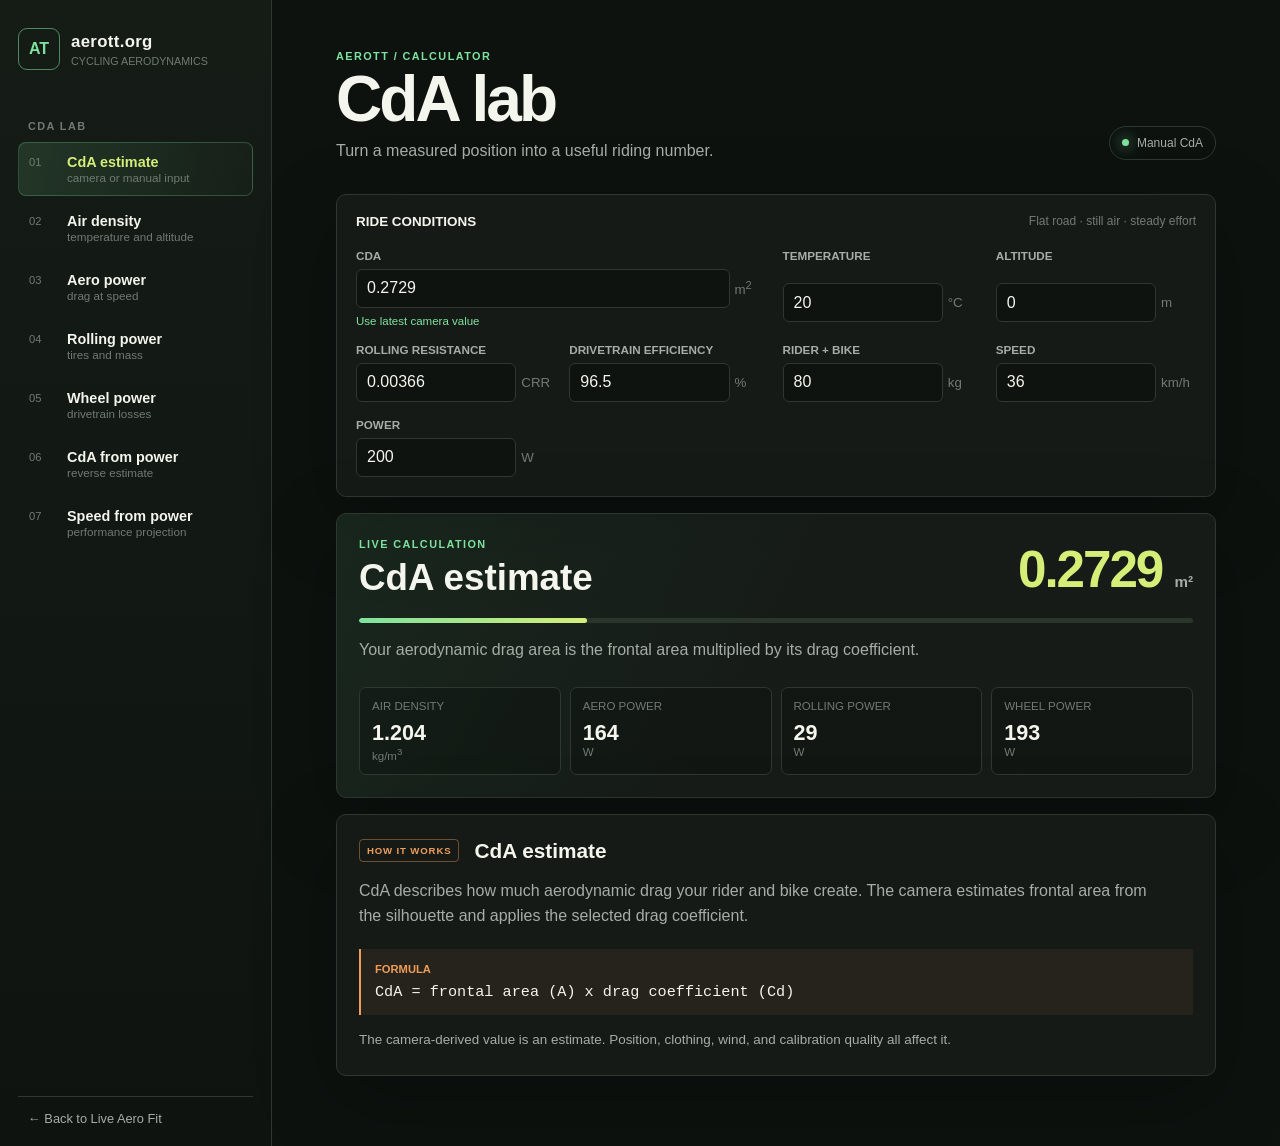
==== web/calculator.html @ 2f0dac81 "initial commit" ====
<!doctype html>
<html lang="en">
  <head>
    <meta charset="utf-8" />
    <meta name="viewport" content="width=device-width, initial-scale=1" />
    <title>AeroTT | CdA Lab</title>
    <link rel="stylesheet" href="/web/calculator.css" />
  </head>
  <body>
    <div class="app-shell">
      <aside class="sidebar">
        <a class="brand" href="/">
          <span class="brand-mark">AT</span>
          <span><strong>aerott.org</strong><small>cycling aerodynamics</small></span>
        </a>
        <div class="sidebar-label">CdA lab</div>
        <nav class="feature-nav" aria-label="Calculator features">
          <button class="feature-link active" data-feature="cda" type="button"><span>01</span><b>CdA estimate</b><small>camera or manual input</small></button>
          <button class="feature-link" data-feature="density" type="button"><span>02</span><b>Air density</b><small>temperature and altitude</small></button>
          <button class="feature-link" data-feature="aero" type="button"><span>03</span><b>Aero power</b><small>drag at speed</small></button>
          <button class="feature-link" data-feature="rolling" type="button"><span>04</span><b>Rolling power</b><small>tires and mass</small></button>
          <button class="feature-link" data-feature="wheel" type="button"><span>05</span><b>Wheel power</b><small>drivetrain losses</small></button>
          <button class="feature-link" data-feature="inferred" type="button"><span>06</span><b>CdA from power</b><small>reverse estimate</small></button>
          <button class="feature-link" data-feature="speed" type="button"><span>07</span><b>Speed from power</b><small>performance projection</small></button>
        </nav>
        <a class="back-link" href="/">&larr; Back to Live Aero Fit</a>
      </aside>

      <main class="main-content">
        <header class="page-header">
          <div><p class="kicker">AeroTT / calculator</p><h1>CdA lab</h1><p class="lede">Turn a measured position into a useful riding number.</p></div>
          <div class="header-badge"><span class="status-dot"></span><span id="cdaSource">Manual CdA</span></div>
        </header>

        <section class="input-band" aria-label="Ride conditions">
          <div class="band-heading"><span>Ride conditions</span><small>Flat road &middot; still air &middot; steady effort</small></div>
          <div class="input-grid">
            <label class="wide-field"><span>CdA</span><div class="input-with-unit"><input id="cdaInput" type="number" min="0.05" max="1.5" step="0.0001" value="0.2729" /><small>m<sup>2</sup></small></div><button id="useLatestCda" class="text-button" type="button">Use latest camera value</button></label>
            <label><span>Temperature</span><div class="input-with-unit"><input id="temperatureInput" type="number" step="0.1" value="20" /><small>&deg;C</small></div></label>
            <label><span>Altitude</span><div class="input-with-unit"><input id="altitudeInput" type="number" step="10" value="0" /><small>m</small></div></label>
            <label><span>Rolling resistance</span><div class="input-with-unit"><input id="crrInput" type="number" min="0" max="0.1" step="0.0001" value="0.00366" /><small>CRR</small></div></label>
            <label><span>Drivetrain efficiency</span><div class="input-with-unit"><input id="efficiencyInput" type="number" min="50" max="100" step="0.1" value="96.5" /><small>%</small></div></label>
            <label><span>Rider + bike</span><div class="input-with-unit"><input id="massInput" type="number" min="20" max="250" step="0.1" value="80" /><small>kg</small></div></label>
            <label><span>Speed</span><div class="input-with-unit"><input id="speedInput" type="number" min="1" max="150" step="0.1" value="36" /><small>km/h</small></div></label>
            <label><span>Power</span><div class="input-with-unit"><input id="powerInput" type="number" min="1" max="3000" step="1" value="200" /><small>W</small></div></label>
          </div>
        </section>

        <section class="result-area" aria-live="polite">
          <div class="result-heading"><div><p class="kicker">Live calculation</p><h2 id="resultTitle">CdA estimate</h2></div><span id="resultValue" class="result-value">0.2729 <small>m<sup>2</sup></small></span></div>
          <div class="result-track"><span id="resultTrackFill"></span></div>
          <p id="resultSummary" class="result-summary">Your aerodynamic drag area is the frontal area multiplied by its drag coefficient.</p>
          <div class="detail-grid">
            <article><span>Air density</span><strong id="densityValue">1.204</strong><small>kg/m<sup>3</sup></small></article>
            <article><span>Aero power</span><strong id="aeroValue">--</strong><small>W</small></article>
            <article><span>Rolling power</span><strong id="rollingValue">--</strong><small>W</small></article>
            <article><span>Wheel power</span><strong id="wheelValue">--</strong><small>W</small></article>
          </div>
        </section>

        <section class="explain-area">
          <div class="explain-heading"><span class="formula-tag">How it works</span><h2 id="explainTitle">CdA estimate</h2></div>
          <p id="explainBody">CdA describes how much aerodynamic drag your rider and bike create. In this app, the camera estimates frontal area from the silhouette and applies the selected drag coefficient.</p>
          <div class="formula-box"><span>Formula</span><code id="formulaText">CdA = frontal area (A) x drag coefficient (Cd)</code></div>
          <p id="assumptionText" class="assumption">The camera-derived value is an estimate. Position, clothing, wind, and calibration quality all affect it.</p>
        </section>
      </main>
    </div>
    <script src="/web/calculator.js" type="module"></script>
  </body>
</html>
---- web/calculator.css ----
:root {
  color-scheme: dark;
  --ink: #f4f5ed;
  --muted: #a5ada5;
  --quiet: #717a72;
  --line: #2e3730;
  --panel: #171c18;
  --panel-light: #202820;
  --green: #7ee29d;
  --lime: #d4ee78;
  --orange: #ef9d5a;
  --shadow: 0 24px 80px rgba(0, 0, 0, 0.28);
  font-family: "Trebuchet MS", "Segoe UI", sans-serif;
}

* { box-sizing: border-box; }
body { min-width: 320px; min-height: 100vh; margin: 0; color: var(--ink); background: #0d120f; }
button, input { font: inherit; }
button { color: inherit; }
.app-shell { display: grid; grid-template-columns: 272px minmax(0, 1fr); min-height: 100vh; }
.sidebar { display: flex; flex-direction: column; border-right: 1px solid var(--line); padding: 28px 18px 20px; background: linear-gradient(180deg, #151c16, #0e130f); }
.brand { display: flex; align-items: center; gap: 11px; color: var(--ink); text-decoration: none; }
.brand-mark { display: grid; width: 42px; height: 42px; place-items: center; border: 1px solid rgba(126, 226, 157, 0.55); border-radius: 9px; color: var(--green); font-weight: 900; letter-spacing: 0; }
.brand strong, .brand small { display: block; }
.brand strong { font-size: 1.05rem; letter-spacing: 0.02em; }
.brand small { margin-top: 3px; color: var(--quiet); font-size: 0.67rem; text-transform: uppercase; }
.sidebar-label, .kicker, .formula-tag { color: var(--green); font-size: 0.68rem; font-weight: 900; letter-spacing: 0.13em; text-transform: uppercase; }
.sidebar-label { margin: 50px 10px 10px; color: var(--quiet); }
.feature-nav { display: grid; gap: 5px; }
.feature-link { display: grid; grid-template-columns: 29px 1fr; gap: 1px 9px; border: 1px solid transparent; border-radius: 8px; padding: 11px 10px; background: transparent; text-align: left; cursor: pointer; }
.feature-link:hover { border-color: var(--line); background: rgba(255,255,255,0.025); }
.feature-link.active { border-color: rgba(126, 226, 157, 0.25); background: linear-gradient(100deg, rgba(126, 226, 157, 0.14), rgba(126, 226, 157, 0.025)); }
.feature-link span { grid-row: span 2; color: var(--quiet); font-size: 0.7rem; padding-top: 2px; }
.feature-link b { font-size: 0.9rem; font-weight: 750; }
.feature-link small { color: var(--quiet); font-size: 0.73rem; }
.feature-link.active b { color: var(--lime); }
.back-link { margin-top: auto; padding: 14px 10px 0; border-top: 1px solid var(--line); color: var(--muted); font-size: 0.8rem; text-decoration: none; }
.back-link:hover { color: var(--green); }
.main-content { width: min(1120px, calc(100vw - 272px)); padding: 50px clamp(24px, 5vw, 76px) 70px; }
.page-header { display: flex; align-items: end; justify-content: space-between; gap: 20px; margin-bottom: 34px; }
h1, h2, p { margin: 0; }
h1 { margin-top: 8px; font-size: clamp(2.5rem, 5vw, 5.2rem); line-height: 0.92; letter-spacing: -0.045em; }
.lede { margin-top: 13px; color: var(--muted); font-size: 1rem; }
.header-badge { display: flex; align-items: center; gap: 8px; padding: 9px 12px; border: 1px solid var(--line); border-radius: 999px; color: var(--muted); font-size: 0.75rem; white-space: nowrap; }
.status-dot { width: 7px; height: 7px; border-radius: 50%; background: var(--green); box-shadow: 0 0 14px var(--green); }
.input-band, .result-area, .explain-area { border: 1px solid var(--line); border-radius: 10px; background: rgba(23, 28, 24, 0.88); box-shadow: var(--shadow); }
.input-band { padding: 19px; }
.band-heading { display: flex; align-items: center; justify-content: space-between; gap: 20px; margin-bottom: 20px; color: var(--ink); font-size: 0.84rem; font-weight: 800; text-transform: uppercase; }
.band-heading small { color: var(--quiet); font-size: 0.75rem; font-weight: 500; text-transform: none; }
.input-grid { display: grid; grid-template-columns: repeat(4, minmax(0, 1fr)); gap: 16px 13px; }
.input-grid label { display: grid; gap: 7px; }
.input-grid label > span { color: var(--muted); font-size: 0.73rem; font-weight: 800; text-transform: uppercase; }
.input-with-unit { display: grid; grid-template-columns: minmax(0, 1fr) 35px; gap: 5px; align-items: center; }
input { width: 100%; min-height: 39px; border: 1px solid var(--line); border-radius: 6px; padding: 0 10px; background: #0e130f; color: var(--ink); outline: none; }
input:focus { border-color: var(--green); box-shadow: 0 0 0 3px rgba(126,226,157,0.1); }
.input-with-unit small { color: var(--quiet); }
.wide-field { grid-column: span 2; }
.text-button { width: max-content; border: 0; padding: 0; background: transparent; color: var(--green); font-size: 0.72rem; cursor: pointer; }
.text-button:hover { color: var(--lime); }
.result-area { margin-top: 16px; padding: 24px 22px 22px; background: linear-gradient(118deg, rgba(126,226,157,0.1), rgba(23,28,24,0.95) 48%); }
.result-heading { display: flex; align-items: end; justify-content: space-between; gap: 20px; }
.result-heading h2 { margin-top: 7px; font-size: clamp(1.5rem, 3vw, 2.3rem); }
.result-value { color: var(--lime); font-size: clamp(2rem, 4vw, 3.8rem); font-weight: 900; letter-spacing: -0.04em; }
.result-value small { color: var(--muted); font-size: 0.95rem; letter-spacing: 0; }
.result-track { height: 5px; margin: 19px 0 15px; overflow: hidden; border-radius: 99px; background: #2a352b; }
.result-track span { display: block; width: 40%; height: 100%; border-radius: inherit; background: linear-gradient(90deg, var(--green), var(--lime)); transition: width 180ms ease; }
.result-summary { max-width: 680px; color: var(--muted); line-height: 1.5; }
.detail-grid { display: grid; grid-template-columns: repeat(4, 1fr); gap: 9px; margin-top: 25px; }
.detail-grid article { padding: 12px; border: 1px solid var(--line); border-radius: 7px; background: rgba(8, 12, 9, 0.3); }
.detail-grid span, .detail-grid small { display: block; color: var(--quiet); font-size: 0.72rem; }
.detail-grid span { text-transform: uppercase; }
.detail-grid strong { display: inline-block; margin-top: 8px; margin-right: 3px; font-size: 1.35rem; }
.explain-area { margin-top: 16px; padding: 24px 22px 25px; }
.explain-heading { display: flex; align-items: center; gap: 15px; margin-bottom: 15px; }
.explain-heading h2 { font-size: 1.3rem; }
.formula-tag { padding: 5px 7px; border: 1px solid rgba(239,157,90,0.4); border-radius: 4px; color: var(--orange); font-size: 0.6rem; letter-spacing: 0.09em; }
.explain-area > p { max-width: 790px; color: var(--muted); line-height: 1.6; }
.formula-box { display: grid; gap: 8px; margin: 20px 0 14px; padding: 14px; border-left: 2px solid var(--orange); background: rgba(239,157,90,0.07); }
.formula-box span { color: var(--orange); font-size: 0.7rem; font-weight: 900; text-transform: uppercase; }
.formula-box code { color: var(--ink); font-family: Consolas, monospace; font-size: 0.95rem; }
.assumption { font-size: 0.84rem; }
@media (max-width: 900px) { .app-shell { grid-template-columns: 1fr; } .sidebar { border-right: 0; border-bottom: 1px solid var(--line); padding: 17px; } .sidebar-label { margin: 23px 0 8px; } .feature-nav { grid-template-columns: repeat(2, minmax(0, 1fr)); } .back-link { margin-top: 17px; } .main-content { width: 100%; padding: 30px 17px 45px; } .input-grid { grid-template-columns: repeat(2, minmax(0, 1fr)); } }
@media (max-width: 560px) { .page-header, .band-heading, .result-heading { align-items: flex-start; flex-direction: column; } .input-grid, .detail-grid { grid-template-columns: 1fr; } .wide-field { grid-column: auto; } .feature-nav { grid-template-columns: 1fr; } .result-value { font-size: 2.7rem; } }
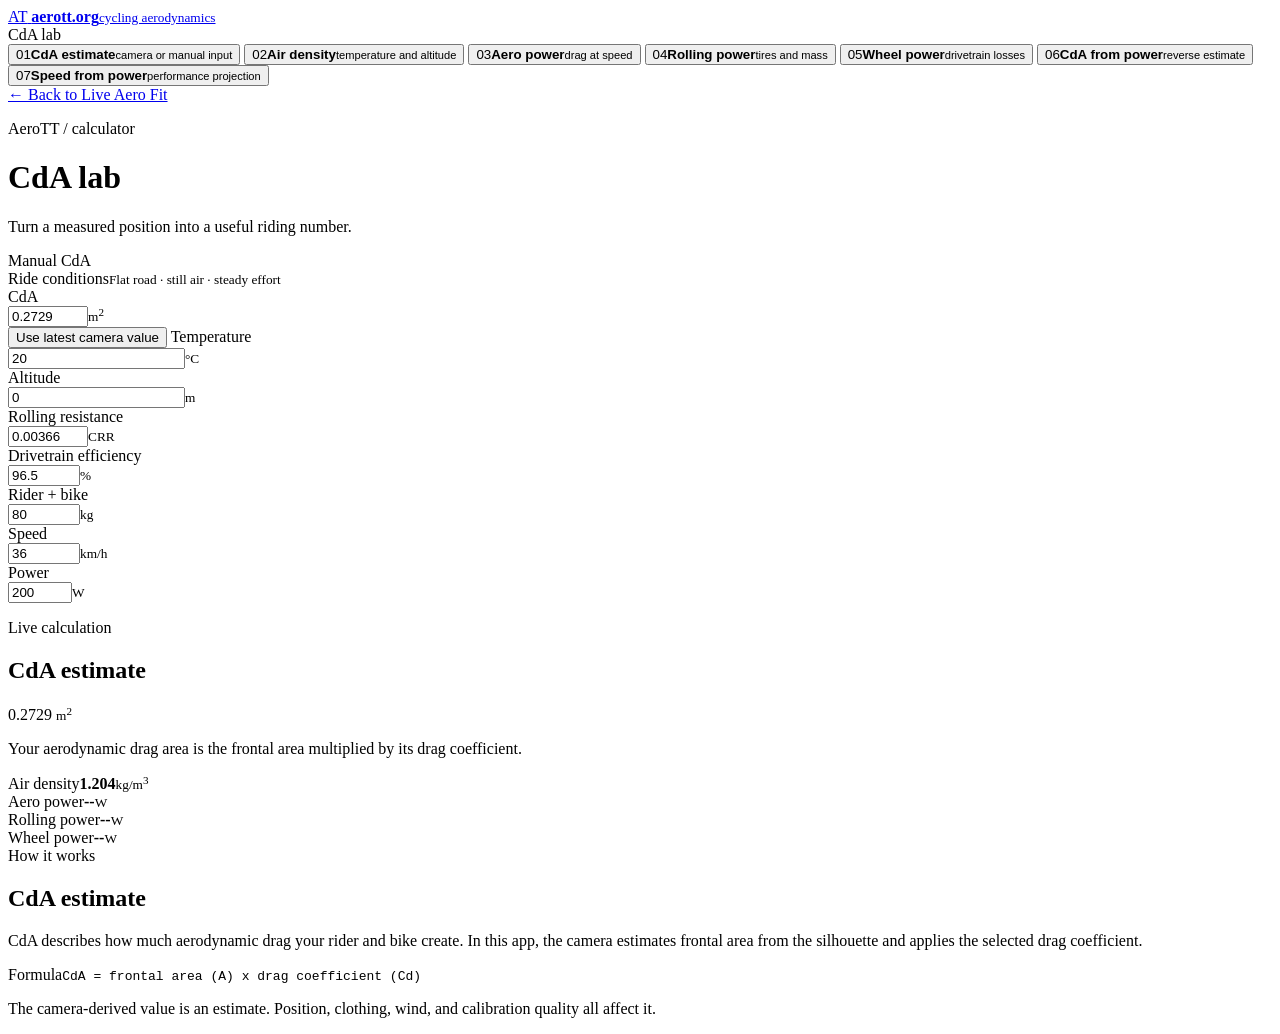
==== commit 10ed0933: "deploy config" ====
--- a/web/calculator.html
+++ b/web/calculator.html
@@ -4,7 +4,7 @@
     <meta charset="utf-8" />
     <meta name="viewport" content="width=device-width, initial-scale=1" />
     <title>AeroTT | CdA Lab</title>
-    <link rel="stylesheet" href="/web/calculator.css" />
+    <link rel="stylesheet" href="/calculator.css" />
   </head>
   <body>
     <div class="app-shell">
@@ -66,6 +66,6 @@
         </section>
       </main>
     </div>
-    <script src="/web/calculator.js" type="module"></script>
+    <script src="/calculator.js" type="module"></script>
   </body>
 </html>
